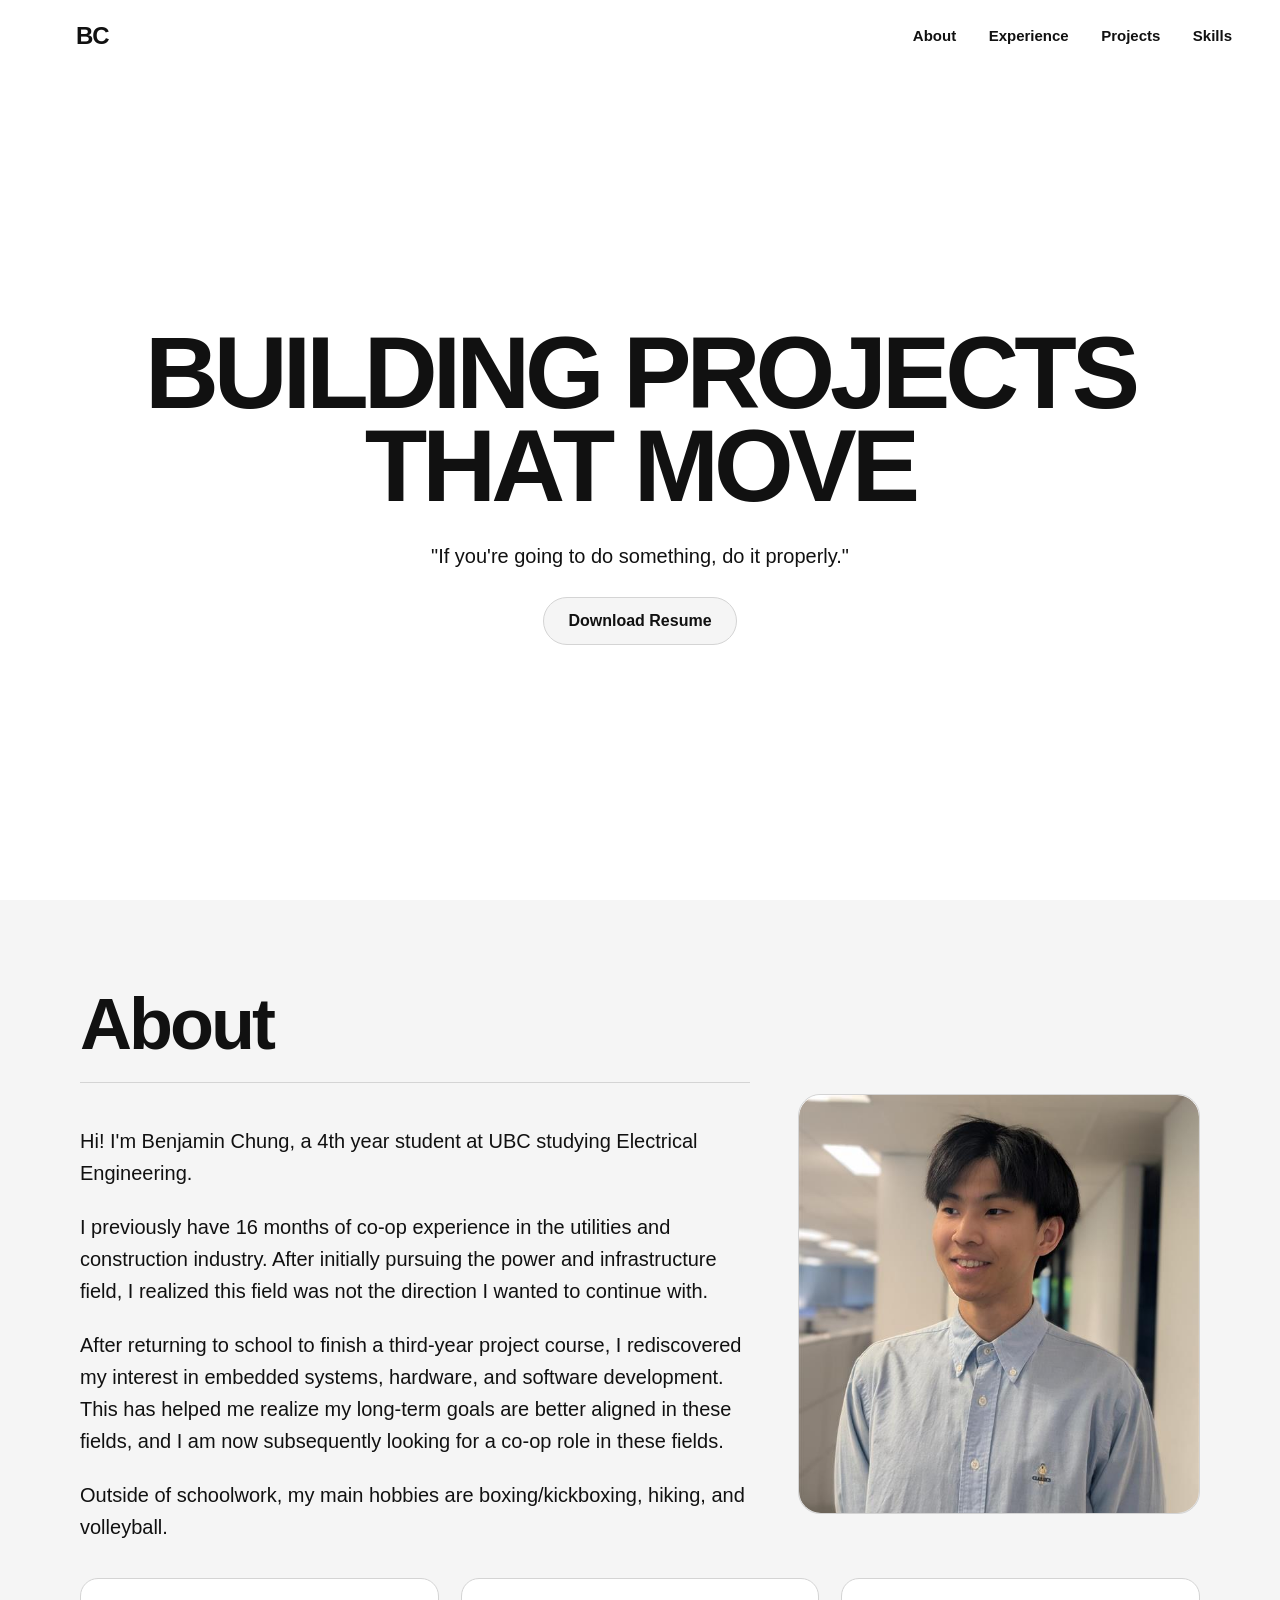
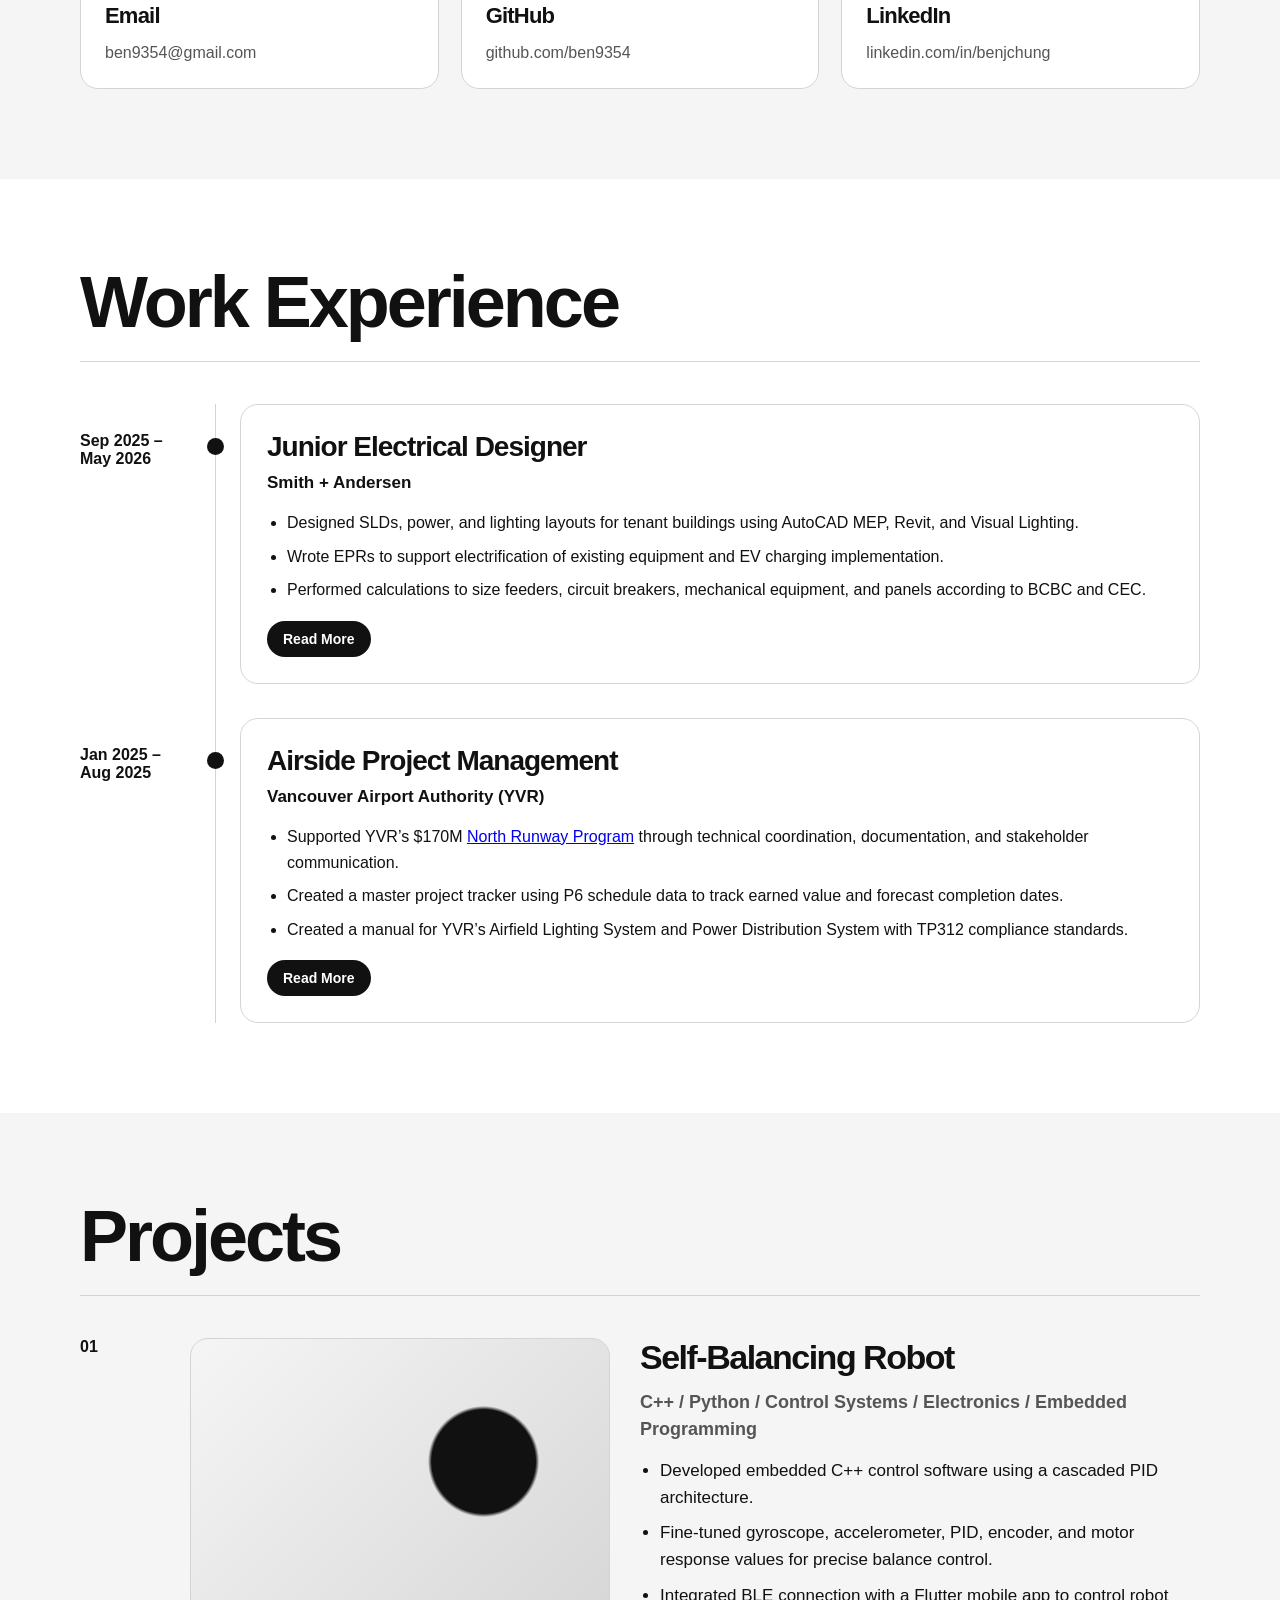
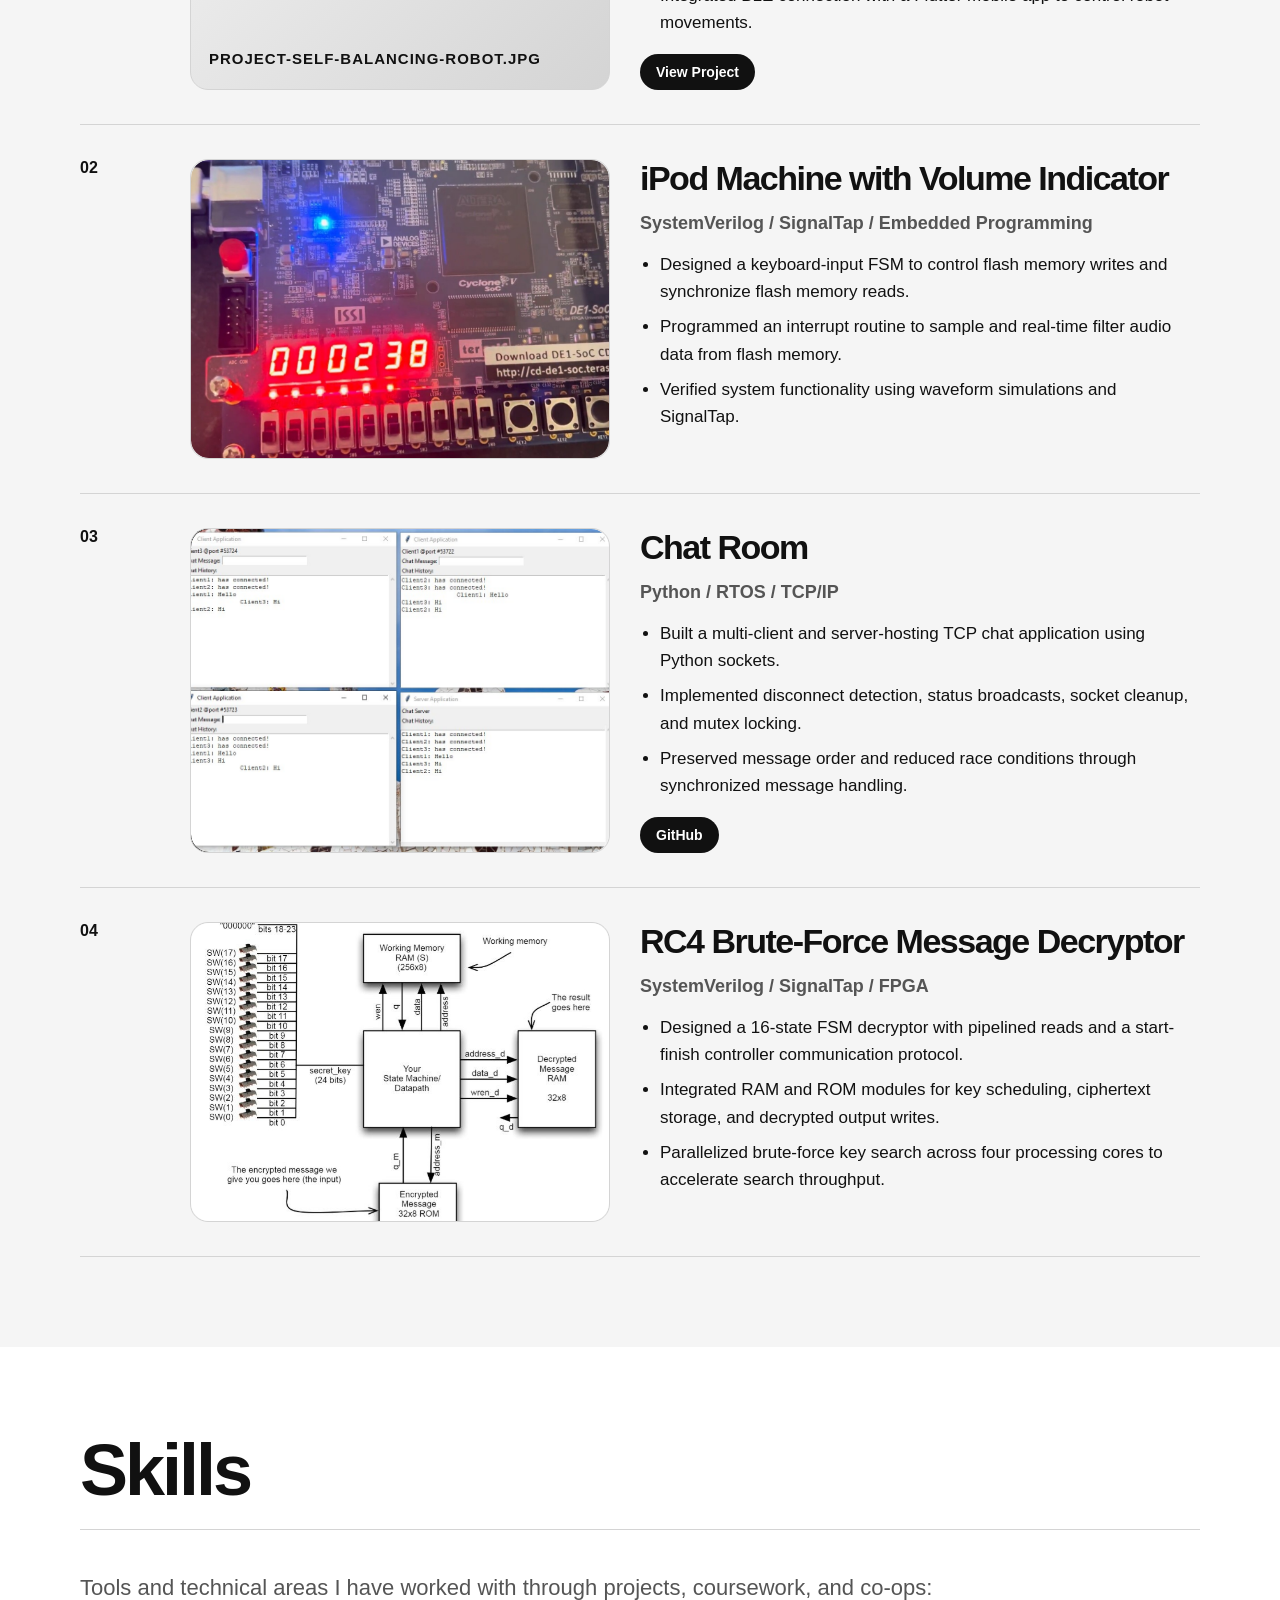
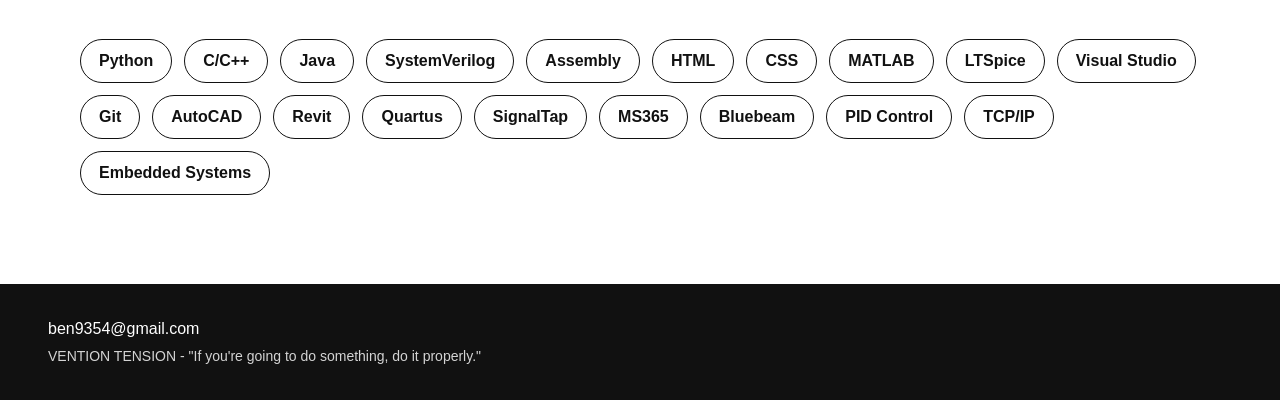
==== index.html @ 62958e9a "Initial commit" ====
<!DOCTYPE html>
<html lang="en">
<head>
  <!-- basic page setup -->
  <!-- main portfolio page -->
  <meta charset="UTF-8">
  <meta name="viewport" content="width=device-width, initial-scale=1.0">
  <title>BC | Portfolio</title>
  <link rel="stylesheet" href="style.css">
</head>
<body>

  <!-- top nav -->
  <nav>
    <a class="logo" href="index.html">BC</a>
    <div>
       <a href="#about">About</a>
      <a href="#experience">Experience</a>
      <a href="#projects">Projects</a>
      <a href="#skills">Skills</a>
    </div>
  </nav>


  
  <!-- hero / landing section -->
  <header class="hero">
    <h1>BUILDING PROJECTS<br>THAT MOVE</h1>
    <p class="subtext">"If you're going to do something, do it properly."</p>

    <div class="hero-buttons">
      <a href="resume.pdf" class="button secondary-button" download>Download Resume</a>
    </div>
  </header>

  
  <!-- about section -->
  <section id="about" class="about">
    <div class="about-layout">
      <div class="about-text">
        <h2>About</h2>
        <p>
          Hi! I'm Benjamin Chung, a 4th year student at UBC studying Electrical Engineering. 
        </p>
        
        <p>
          I previously have 16 months of co-op experience in the utilities and construction industry.
          After initially pursuing the power and infrastructure field, I realized this field was not the direction I wanted to continue with.
        </p>

        <p>
          After returning to school to finish a third-year project course, I rediscovered my interest in embedded systems,
          hardware, and software development. This has helped me realize my long-term goals are better aligned in these fields, and I am now subsequently looking for a co-op role in these fields.
        </p>

        <p>
          Outside of schoolwork, my main hobbies are boxing/kickboxing, hiking, and volleyball.
        </p>
      </div>

      <div class="about-photo">
        <img src="profile.jpg" alt="Benjamin Chung portrait" onload="this.parentElement.classList.add('has-photo')" onerror="this.style.display='none'">
        <p>profile.jpg</p>
      </div>
    </div>

    <div class="about-grid">
      <a class="about-card contact-button" href="mailto:ben9354@gmail.com">
        <h3>Email</h3>
        <p>ben9354@gmail.com</p>
      </a>

      <a class="about-card contact-button" href="https://github.com/ben9354" target="_blank">
        <h3>GitHub</h3>
        <p>github.com/ben9354</p>
      </a>

      <a class="about-card contact-button" href="https://linkedin.com/in/benjchung" target="_blank">
        <h3>LinkedIn</h3>
        <p>linkedin.com/in/benjchung</p>
      </a>
    </div>
  </section>

  
  <!-- work timeline -->
  <section id="experience" class="experience timeline-vertical-style">
    <div class="experience-inner">
      <h2>Work Experience</h2>

      <div class="timeline-vertical">
        <div class="timeline-line"></div>

        <div class="timeline-item">
          <div class="dot"></div>
          <div class="timeline-date">Sep 2025 – May 2026</div>
          <div class="timeline-card">
            <h3>Junior Electrical Designer</h3>
            <p class="company">Smith + Andersen</p>
            <ul>
              <li>Designed SLDs, power, and lighting layouts for tenant buildings using AutoCAD MEP, Revit, and Visual Lighting.</li>
              <li>Wrote EPRs to support electrification of existing equipment and EV charging implementation.</li>
              <li>Performed calculations to size feeders, circuit breakers, mechanical equipment, and panels according to BCBC and CEC.</li>
            </ul>
            <a class="read-more-link" href="work-smith-andersen.html">Read More</a>
          </div>
        </div>

        <div class="timeline-item">
          <div class="dot"></div>
          <div class="timeline-date">Jan 2025 – Aug 2025</div>
          <div class="timeline-card">
            <h3>Airside Project Management</h3>
            <p class="company">Vancouver Airport Authority (YVR)</p>
            <ul>
              <li>Supported YVR’s $170M <a href="https://news.yvr.ca/north-runway-modernization-program/" target="_blank">North Runway Program</a> through technical coordination, documentation, and stakeholder communication.</li>
              <li>Created a master project tracker using P6 schedule data to track earned value and forecast completion dates.</li>
              <li>Created a manual for YVR’s Airfield Lighting System and Power Distribution System with TP312 compliance standards.</li>
            </ul>
            <a class="read-more-link" href="work-yvr.html">Read More</a>
          </div>
        </div>
      </div>

    </div>
  </section>

  
  <!-- projects -->
  <section id="projects" class="projects">
    <h2 class="section-heading">Projects</h2>

    <div class="project">
      <span>01</span>

      <div>
        <div class="project-visual robot-visual">
          <img class="project-image" src="project-self-balancing-robot.jpg" alt="Self-balancing robot project image" onload="this.parentElement.classList.add('has-project-image')" onerror="this.style.display='none'">
          <p>project-self-balancing-robot.jpg</p>
        </div>
      </div>

      <div>
        <h2>Self-Balancing Robot</h2>
        <p class="project-tools">C++ / Python / Control Systems / Electronics / Embedded Programming</p>
        <ul class="project-points">
          <li>Developed embedded C++ control software using a cascaded PID architecture.</li>
          <li>Fine-tuned gyroscope, accelerometer, PID, encoder, and motor response values for precise balance control.</li>
          <li>Integrated BLE connection with a Flutter mobile app to control robot movements.</li>
        </ul>
        <div class="project-links">
          <a href="https://drive.google.com/drive/folders/1sXyrJWSjCt3jf3mRxMlip21zSfRidqCU" target="_blank">View Project</a>
        </div>
      </div>
    </div>

    <div class="project">
      <span>02</span>

      <div>
        <div class="project-visual electronics-visual">
          <img class="project-image" src="project-ipod-machine.jpg" alt="iPod machine FPGA project image" onload="this.parentElement.classList.add('has-project-image')" onerror="this.style.display='none'">
          <p>project-ipod-machine.jpg</p>
        </div>
      </div>

      <div>
        <h2>iPod Machine with Volume Indicator</h2>
        <p class="project-tools">SystemVerilog / SignalTap / Embedded Programming</p>
        <ul class="project-points">
          <li>Designed a keyboard-input FSM to control flash memory writes and synchronize flash memory reads.</li>
          <li>Programmed an interrupt routine to sample and real-time filter audio data from flash memory.</li>
          <li>Verified system functionality using waveform simulations and SignalTap.</li>
        </ul>
      </div>
    </div>

    <div class="project">
      <span>03</span>

      <div>
        <div class="project-visual website-visual">
          <img class="project-image" src="project-chat-room.jpg" alt="Chat room project image" onload="this.parentElement.classList.add('has-project-image')" onerror="this.style.display='none'">
          <p>project-chat-room.jpg</p>
        </div>
      </div>

      <div>
        <h2>Chat Room</h2>
        <p class="project-tools">Python / RTOS / TCP/IP</p>
        <ul class="project-points">
          <li>Built a multi-client and server-hosting TCP chat application using Python sockets.</li>
          <li>Implemented disconnect detection, status broadcasts, socket cleanup, and mutex locking.</li>
          <li>Preserved message order and reduced race conditions through synchronized message handling.</li>
        </ul>
        <div class="project-links">
          <a href="https://github.com/Ben9354/Chat-Room" target="_blank">GitHub</a>
        </div>
      </div>
    </div>

    <div class="project">
      <span>04</span>

      <div>
        <div class="project-visual future-visual">
          <img class="project-image" src="project-rc4-decryptor.jpg" alt="RC4 decryptor FPGA project image" onload="this.parentElement.classList.add('has-project-image')" onerror="this.style.display='none'">
          <p>project-rc4-decryptor.jpg</p>
        </div>
      </div>

      <div>
        <h2>RC4 Brute-Force Message Decryptor</h2>
        <p class="project-tools">SystemVerilog / SignalTap / FPGA</p>
        <ul class="project-points">
          <li>Designed a 16-state FSM decryptor with pipelined reads and a start-finish controller communication protocol.</li>
          <li>Integrated RAM and ROM modules for key scheduling, ciphertext storage, and decrypted output writes.</li>
          <li>Parallelized brute-force key search across four processing cores to accelerate search throughput.</li>
        </ul>
      </div>
    </div>
  </section>

  
  <!-- skills -->
  <section id="skills" class="skills">
    <h2>Skills</h2>
    <p class="skills-intro">
      Tools and technical areas I have worked with through projects, coursework, and co-ops:
    </p>

    <div class="skill-tags">
      <span>Python</span>
      <span>C/C++</span>
      <span>Java</span>
      <span>SystemVerilog</span>
      <span>Assembly</span>
      <span>HTML</span>
      <span>CSS</span>
      <span>MATLAB</span>
      <span>LTSpice</span>
      <span>Visual Studio</span>
      <span>Git</span>
      <span>AutoCAD</span>
      <span>Revit</span>
      <span>Quartus</span>
      <span>SignalTap</span>
      <span>MS365</span>
      <span>Bluebeam</span>
      <span>PID Control</span>
      <span>TCP/IP</span>
      <span>Embedded Systems</span>
    </div>
  </section>

  <!-- footer -->
<footer id="contact">
    <p>ben9354@gmail.com</p>
    <p class="footer-note">VENTION TENSION - "If you're going to do something, do it properly."</p>
  </footer>
</body>
</html>
---- style.css ----
/* Portfolio styles
   hand-edited version - layout kept the same */

* {
    box-sizing: border-box;
}


/* base page */
body {
  margin: 0;
  font-family: Helvetica, Arial, sans-serif;
  background: #ffffff;
  color: #111111;
}


/* nav */
nav {
  height: 72px;
  padding: 0 48px;
  display: flex;
  align-items: center;
  justify-content: space-between;
}

nav strong {
  font-size: 24px;
  letter-spacing: -1px;
}

nav a {
  margin-left: 28px;
  color: #111111;
  text-decoration: none;
  font-weight: 700;
  font-size: 15px;
}


/* home hero */
.hero {
  min-height: 78vh;
  padding: 70px 48px;
  display: flex;
  flex-direction: column;
  justify-content: center;
  text-align: center;
}

.eyebrow {
  text-transform: uppercase;
  font-weight: 800;
  letter-spacing: 1.5px;
  margin-bottom: 18px;
}

.hero h1 {
  font-size: clamp(44px, 8vw, 115px);
  line-height: 0.9;
  letter-spacing: -5px;
  margin: 0 auto;
  max-width: 1000px;
}

.subtext {
  font-size: 20px;
  max-width: 620px;
  margin: 28px auto;
  line-height: 1.45;
}

.hero-buttons {
  display: flex;
  justify-content: center;
  gap: 12px;
  flex-wrap: wrap;
}

.button {
  display: inline-block;
  margin: 0;
  background: #111111;
  color: white;
  padding: 14px 24px;
  border-radius: 999px;
  text-decoration: none;
  font-weight: 800;
}

.secondary-button {
  background: #f5f5f5;
  color: #111111;
  border: 1px solid #d4d4d4;
}


/* projects section */
.projects {
  padding: 80px 48px;
}

.section-heading {
  font-size: 48px;
  margin: 0 0 42px;
  letter-spacing: -2px;
}

.project {
  display: grid;
  grid-template-columns: 80px 0.9fr 1.2fr;
  gap: 30px;
  padding: 34px 0;
  border-top: 1px solid #d4d4d4;
  align-items: center;
}

.project:last-child {
  border-bottom: 1px solid #d4d4d4;
}

.project span {
  font-weight: 900;
}

.project h2 {
  margin: 0;
  font-size: 34px;
  letter-spacing: -1.5px;
}

.project p {
  margin: 12px 0 0;
  color: #555555;
  font-size: 18px;
  line-height: 1.5;
}

.project-visual {
  min-height: 180px;
  border-radius: 18px;
  background: #f5f5f5;
  border: 1px solid #d4d4d4;
  display: flex;
  align-items: flex-end;
  padding: 18px;
  overflow: hidden;
}

.project-visual p {
  margin: 0;
  color: #111111;
  font-size: 15px;
  font-weight: 900;
  text-transform: uppercase;
  letter-spacing: 1px;
}

.robot-visual {
  background:
    radial-gradient(circle at 70% 35%, #111111 0 14%, transparent 15%),
    linear-gradient(135deg, #f5f5f5, #d4d4d4);
}

.website-visual {
  background:
    linear-gradient(90deg, #111111 0 35%, transparent 35%),
    #f5f5f5;
}

.electronics-visual {
  background:
    linear-gradient(135deg, transparent 45%, #111111 46%, #111111 54%, transparent 55%),
    #f5f5f5;
}

.future-visual {
  background:
    radial-gradient(circle at center, transparent 0 28%, #111111 29%, #111111 32%, transparent 33%),
    #f5f5f5;
}

.project-links {
  display: flex;
  gap: 10px;
  flex-wrap: wrap;
  margin-top: 18px;
}

.project-links a {
  display: inline-block;
  background: #111111;
  color: white;
  text-decoration: none;
  padding: 10px 16px;
  border-radius: 999px;
  font-size: 14px;
  font-weight: 800;
}


/* skills */
.skills {
  padding: 80px 48px;
  background: #f5f5f5;
}

.skills h2 {
  font-size: 48px;
  margin: 0 0 16px;
  letter-spacing: -2px;
}

.skills-intro {
  max-width: 700px;
  font-size: 22px;
  line-height: 1.45;
  color: #555555;
}

.skill-tags {
  display: flex;
  flex-wrap: wrap;
  gap: 12px;
  margin-top: 34px;
}

.skill-tags span {
  padding: 12px 18px;
  border: 1px solid #111111;
  border-radius: 999px;
  font-weight: 800;
  background: white;
}


/* work experience */
.experience {
  padding: 85px 48px;
  background: #ffffff;
  color: #111111;
}

.experience-inner {
  max-width: 1120px;
  margin: 0 auto;
}

.section-label {
  margin: 0 0 14px;
  text-transform: uppercase;
  letter-spacing: 2px;
  font-weight: 900;
  color: #111111;
}

.experience h2 {
  margin: 0 0 42px;
  font-size: clamp(40px, 6vw, 72px);
  line-height: 0.95;
  letter-spacing: -3px;
}

.timeline-vertical {
  position: relative;
}

.timeline-line {
  position: absolute;
  top: 0;
  bottom: 0;
  left: 135px;
  width: 1px;
  background: #d4d4d4;
}

.timeline-item {
  position: relative;
  display: grid;
  grid-template-columns: 110px 1fr;
  gap: 50px;
  padding: 0 0 34px;
}

.timeline-item:last-child {
  padding-bottom: 0;
}

.dot {
  position: absolute;
  left: 127px;
  top: 34px;
  width: 17px;
  height: 17px;
  background: #111111;
  border-radius: 50%;
}

.timeline-date {
  color: #111111;
  font-weight: 900;
  text-align: left;
  padding-top: 28px;
}

.timeline-card {
  background: #ffffff;
  border: 1px solid #d4d4d4;
  border-radius: 18px;
  padding: 26px;
}

.timeline-card h3 {
  margin: 0 0 12px;
  font-size: 28px;
  letter-spacing: -1px;
}

.timeline-card p {
  margin: 0;
  color: #111111;
  line-height: 1.6;
}


/* about */
.about {
  padding: 80px 48px;
  background: #f5f5f5;
}

.about h2 {
  font-size: 48px;
  margin: 0 0 16px;
  letter-spacing: -2px;
}

.about p {
  max-width: 700px;
  font-size: 22px;
  line-height: 1.45;
}

.about-grid {
  margin-top: 35px;
  display: grid;
  grid-template-columns: repeat(3, 1fr);
  gap: 22px;
}

.about-card {
  background: white;
  padding: 24px;
  border-radius: 18px;
  border: 1px solid #d4d4d4;
}

.contact-button {
  display: block;
  color: #111111;
  text-decoration: none;
  transition: transform 0.2s;
}

.contact-button:hover {
  transform: translateY(-4px);
}

.about-card h3 {
  margin: 0 0 12px;
  font-size: 22px;
  letter-spacing: -0.8px;
}

.about-card p {
  margin: 0;
  font-size: 16px;
  color: #555555;
}


/* footer */
footer {
  padding: 36px 48px;
  background: #111111;
  color: white;
}

footer p {
  margin: 0;
}

.footer-note {
  margin-top: 10px;
  color: #d4d4d4;
  font-size: 14px;
}


/* mobile-ish fixes */
@media (max-width: 800px) {
  nav {
    height: auto;
    padding: 20px 22px;
    align-items: flex-start;
    gap: 16px;
  }

  nav div {
    display: flex;
    flex-wrap: wrap;
    gap: 12px;
    justify-content: flex-end;
  }

  nav a {
    margin-left: 0;
  }

  .hero {
    padding: 50px 22px;
  }

  .hero h1 {
    letter-spacing: -3px;
  }

  .projects,
  .skills,
  .about,
  .experience,
  footer {
    padding-left: 22px;
    padding-right: 22px;
  }

  .project {
    grid-template-columns: 1fr;
    gap: 14px;
  }

  .project-visual {
    min-height: 160px;
  }

  .timeline-line,
  .dot {
    display: none;
  }

  .timeline-item {
    grid-template-columns: 1fr;
    gap: 10px;
  }

  .timeline-date {
    text-align: left;
    padding-top: 0;
  }

  .about-grid {
    grid-template-columns: 1fr;
  }
}


/* Consistent section width, title sizing, and divider lines */
.projects,
.skills,
.about,
.experience {
  padding-top: 85px;
  padding-bottom: 85px;
}

.projects > .section-heading,
.projects > .project,
.skills > h2,
.skills > .skills-intro,
.skills > .skill-tags,
.about > h2,
.about > p,
.about > .about-grid {
  max-width: 1120px;
  margin-left: auto;
  margin-right: auto;
}

.section-heading,
.skills h2,
.about h2,
.experience h2 {
  font-size: clamp(40px, 6vw, 72px);
  line-height: 0.95;
  letter-spacing: -3px;
  padding-bottom: 24px;
  border-bottom: 1px solid #d4d4d4;
}

.section-heading,
.skills h2,
.about h2 {
  margin-bottom: 42px;
}

.skills-intro,
.about > p {
  margin-top: 0;
}

.skill-tags,
.about-grid {
  margin-top: 35px;
}

@media (max-width: 800px) {
  .projects,
  .skills,
  .about,
  .experience {
    padding-top: 65px;
    padding-bottom: 65px;
  }

  .section-heading,
  .skills h2,
  .about h2,
  .experience h2 {
    letter-spacing: -2px;
  }
}


/* Remove duplicate line under Projects title */
.projects > .section-heading {
  border-bottom: none;
  padding-bottom: 0;
}


/* Consistent spacing below section titles */
.projects > .section-heading,
.skills h2,
.about h2,
.experience h2 {
  margin-bottom: 42px;
}

.projects > .section-heading {
  border-bottom: none;
  padding-bottom: 0;
}

.skills h2,
.about h2,
.experience h2 {
  padding-bottom: 24px;
  border-bottom: 1px solid #d4d4d4;
}

/* Remove extra top margin from content directly below section titles */
.skills-intro,
.about > p {
  margin-top: 0;
}

.timeline-vertical {
  margin-top: 0;
}

.project:first-of-type {
  margin-top: 0;
}


/* Match Projects title spacing to Work Experience */
.projects > .section-heading {
  padding-bottom: 24px;
  border-bottom: 1px solid #d4d4d4;
  margin-bottom: 42px;
}

/* Remove the extra line from the first project row */
.projects > .project:first-of-type {
  border-top: none;
  padding-top: 0;
}


/* Centered full-screen hero spacing */
.hero {
  min-height: calc(100vh - 72px);
  padding: 0 48px;
  justify-content: center;
  align-items: center;
  text-align: center;
}

.hero h1 {
  margin: 0 auto;
}

.subtext {
  margin: 30px auto 26px;
}

.hero-buttons {
  margin-top: 0;
  justify-content: center;
}

@media (max-width: 800px) {
  .hero {
    min-height: calc(100vh - 72px);
    padding: 0 22px;
  }

  .subtext {
    margin: 24px auto 22px;
  }
}


/* Project/work links and expanded content */
.read-more-link,
.project-links a,
.back-link,
.gallery-link {
  display: inline-block;
  background: #111111;
  color: white;
  text-decoration: none;
  padding: 10px 16px;
  border-radius: 999px;
  font-size: 14px;
  font-weight: 800;
}

.read-more-link {
  margin-top: 18px;
}

.company {
  margin: 0 0 16px;
  color: #555555;
  font-size: 17px;
  font-weight: 800;
  line-height: 1.4;
}

.timeline-card h3 {
  margin-bottom: 6px;
}

.timeline-card ul,
.project-points {
  margin: 14px 0 0;
  padding-left: 20px;
  color: #111111;
  line-height: 1.6;
}

.timeline-card li,
.project-points li {
  margin-bottom: 8px;
}

.timeline-card li:last-child,
.project-points li:last-child {
  margin-bottom: 0;
}

.project-tools {
  font-weight: 800;
  color: #555555;
}

.project-points {
  font-size: 17px;
}

.detail-hero {
  min-height: 55vh;
  padding: 90px 48px 70px;
  display: flex;
  flex-direction: column;
  justify-content: center;
}

.detail-hero-inner,
.detail-section-inner {
  max-width: 1120px;
  margin: 0 auto;
  width: 100%;
}

.detail-hero h1 {
  font-size: clamp(44px, 8vw, 115px);
  line-height: 0.9;
  letter-spacing: -5px;
  margin: 20px 0 18px;
}

.detail-hero p {
  color: #555555;
  font-size: 20px;
  line-height: 1.45;
  max-width: 780px;
}

.detail-section {
  padding: 85px 48px;
}

.detail-section.alt {
  background: #f5f5f5;
}

.detail-section h2 {
  font-size: clamp(40px, 6vw, 72px);
  line-height: 0.95;
  letter-spacing: -3px;
  padding-bottom: 24px;
  border-bottom: 1px solid #d4d4d4;
  margin: 0 0 42px;
}

.detail-section p {
  color: #111111;
  font-size: 18px;
  line-height: 1.7;
  max-width: 900px;
}

.detail-list {
  margin: 0;
  padding-left: 22px;
  max-width: 900px;
  line-height: 1.7;
}

.detail-list li {
  margin-bottom: 10px;
}

.media-grid {
  display: grid;
  grid-template-columns: repeat(2, 1fr);
  gap: 24px;
}

.media-card {
  background: white;
  border: 1px solid #d4d4d4;
  border-radius: 18px;
  overflow: hidden;
}

.media-placeholder {
  min-height: 260px;
  background:
    linear-gradient(135deg, transparent 45%, #111111 46%, #111111 54%, transparent 55%),
    #f5f5f5;
  display: flex;
  align-items: flex-end;
  padding: 20px;
}

.media-placeholder p {
  margin: 0;
  font-size: 15px;
  font-weight: 900;
  text-transform: uppercase;
  letter-spacing: 1px;
  color: #111111;
}

.media-caption {
  padding: 20px;
}

.media-caption h3 {
  margin: 0 0 8px;
  font-size: 22px;
  letter-spacing: -0.8px;
}

.media-caption p {
  margin: 0;
  font-size: 16px;
  color: #555555;
}

.small-note {
  color: #555555;
  font-size: 15px;
  margin-top: 24px;
}

@media (max-width: 800px) {
  .detail-hero,
  .detail-section {
    padding-left: 22px;
    padding-right: 22px;
  }

  .detail-hero h1 {
    letter-spacing: -3px;
  }

  .media-grid {
    grid-template-columns: 1fr;
  }
}


/* Inline links inside work descriptions */
.timeline-card p a {
  color: #111111;
  font-weight: 800;
  text-decoration: underline;
  text-underline-offset: 3px;
}

.secondary-read-more {
  margin-left: 8px;
  background: #f5f5f5;
  color: #111111;
  border: 1px solid #d4d4d4;
}

.detail-section p a {
  color: #111111;
  font-weight: 800;
  text-decoration: underline;
  text-underline-offset: 3px;
}


/* Updated About section layout */
.about {
  background: #f5f5f5;
}

.about-layout {
  max-width: 1120px;
  margin: 0 auto;
  display: grid;
  grid-template-columns: 1.25fr 0.75fr;
  gap: 48px;
  align-items: center;
}

.about-text h2 {
  font-size: clamp(40px, 6vw, 72px);
  line-height: 0.95;
  letter-spacing: -3px;
  padding-bottom: 24px;
  border-bottom: 1px solid #d4d4d4;
  margin: 0 0 42px;
}

.about-text p {
  max-width: 720px;
  font-size: 20px;
  line-height: 1.6;
  color: #111111;
  margin: 0 0 22px;
}

.about-text p:last-child {
  margin-bottom: 0;
}

.about-photo {
  min-height: 420px;
  border-radius: 22px;
  border: 1px solid #d4d4d4;
  background:
    radial-gradient(circle at 50% 35%, #d4d4d4 0 18%, transparent 19%),
    linear-gradient(180deg, #ffffff, #e5e5e5);
  display: flex;
  align-items: flex-end;
  justify-content: center;
  padding: 24px;
  overflow: hidden;
}

.about-photo p {
  margin: 0;
  color: #555555;
  font-size: 15px;
  font-weight: 900;
  text-transform: uppercase;
  letter-spacing: 1px;
}

.about > .about-grid {
  max-width: 1120px;
  margin: 35px auto 0;
}

@media (max-width: 800px) {
  .about-layout {
    grid-template-columns: 1fr;
    gap: 28px;
  }

  .about-photo {
    min-height: 320px;
  }

  .about-text h2 {
    letter-spacing: -2px;
  }
}


/* Final polish: stable scaling, equal spacing, clickable logo, backgrounds, media */
:root {
  --page-max: 1120px;
  --text-max: 900px;
  --section-space: clamp(72px, 7vw, 96px);
}

html {  scroll-behavior: smooth; }
body { overflow-x:hidden; }

nav {
  height: 72px;
  padding: 0 clamp(22px, 4vw, 48px);
}

.logo {
  color: #111111;
  text-decoration: none;
  font-size: 24px;
  font-weight: 900;
  letter-spacing: -1px;
}
.logo:visited { color: #111111; }

.hero {
  min-height: clamp(620px, calc(100vh - 72px), 860px);
  padding: 0 clamp(22px, 4vw, 48px);
}
.hero h1 { max-width: min(1000px, 92vw); }

.about, .experience, .projects, .skills, .detail-section {
  padding-top: var(--section-space);
  padding-bottom: var(--section-space);
}

.about, .projects { background:#f5f5f5; }
.experience, .skills { background:#ffffff; }

.projects > .section-heading,
.projects > .project,
.skills > h2,
.skills > .skills-intro,
.skills > .skill-tags,
.about-layout,
.about > .about-grid,
.experience-inner {
  max-width: var(--page-max);
  margin-left: auto;
  margin-right: auto;
}

.about-layout { align-items: start; }

.about-photo {
  margin-top: 104px;
  min-height: 420px;
  position: relative;
  background:
    radial-gradient(circle at 50% 35%, #d4d4d4 0 18%, transparent 19%),
    linear-gradient(180deg, #ffffff, #e5e5e5);
}
.about-photo img {
  position: absolute;
  inset: 0;
  width: 100%;
  height: 100%;
  border-radius: 22px;
  object-fit: cover;
  display: block;
}
.about-photo.has-photo p { display: none; }
.about-photo p { position: relative; z-index: 1; }

.about-card, .timeline-card, .media-card { background: #ffffff; }

.detail-hero {
  min-height: auto;
  padding: clamp(70px, 8vw, 110px) clamp(22px, 4vw, 48px) clamp(60px, 7vw, 90px);
}
.detail-hero-inner { max-width: var(--text-max); }
.detail-heading-block { margin-top: 26px; }
.detail-hero h1 {
  font-size: clamp(42px, 6vw, 82px);
  line-height: 0.95;
  letter-spacing: -3px;
  margin: 0 0 18px;
  max-width: var(--text-max);
}
.detail-company {
  margin: 0 0 6px;
  color: #111111;
  font-size: clamp(22px, 2.4vw, 30px);
  font-weight: 900;
  letter-spacing: -0.8px;
}
.detail-date {
  margin: 0;
  color: #555555;
  font-size: 18px;
  font-weight: 800;
}

.detail-section-inner { max-width: var(--text-max); }
.detail-section h2 {
  max-width: var(--text-max);
  font-size: clamp(38px, 5vw, 60px);
  letter-spacing: -2px;
}
.detail-section p, .detail-list { max-width: var(--text-max); }
.notable-list { margin-top: 18px; }
.notable-list li { font-weight: 800; }

.media-section .detail-section-inner { max-width: var(--page-max); }
.media-section h2 { max-width: var(--page-max); }
.media-grid { margin-top: 0; }
.media-frame {
  min-height: 260px;
  background: #f5f5f5;
  position: relative;
  overflow: hidden;
}
.media-image, .media-video {
  width: 100%;
  height: 100%;
  min-height: 260px;
  display: block;
  object-fit: cover;
}
.media-fallback {
  min-height: 260px;
  background:
    linear-gradient(135deg, transparent 45%, #111111 46%, #111111 54%, transparent 55%),
    #f5f5f5;
  display: flex;
  align-items: flex-end;
  padding: 20px;
}
.media-fallback p {
  margin: 0;
  font-size: 15px;
  font-weight: 900;
  text-transform: uppercase;
  letter-spacing: 1px;
  color: #111111;
}

@media (min-width: 1400px) {
  .hero h1 { font-size: 115px; }
}
@media (max-width: 800px) {
  nav { padding: 20px 22px; }
  .hero { min-height: clamp(560px, calc(100vh - 72px), 760px); }
  .about-photo { margin-top: 0; }
  .detail-hero h1 { letter-spacing: -2px; }
}


/* Work page typography refinement */
.detail-company,
.detail-date {
  font-weight: 400;
}

.detail-section p a,
.detail-section p a:visited {
  font-weight: 400;
}

.detail-list,
.detail-list li,
.notable-list,
.notable-list li {
  font-size: 18px;
  font-weight: 400;
  line-height: 1.7;
  color: #111111;
}

.notable-list {
  margin-top: 18px;
  padding-left: 22px;
}

.notable-list li {
  margin-bottom: 10px;
}


/* Match About, Key Contributions, and notable-project typography */
.detail-section p,
.detail-list,
.detail-list li,
.notable-intro,
.notable-list,
.notable-list li {
  font-size: 18px;
  line-height: 1.7;
  font-weight: 400;
  color: #111111;
}

.detail-section p {
  margin-top: 0;
  margin-bottom: 18px;
}

.notable-intro {
  margin-bottom: 8px;
}

.notable-list {
  margin-top: 0;
  margin-bottom: 0;
  padding-left: 22px;
}

.notable-list li {
  margin-bottom: 6px;
}

.notable-list li:last-child {
  margin-bottom: 0;
}


/* Final work-page title, media heading, and notable project spacing */
.detail-company {
  font-weight: 900;
}

.detail-date {
  font-weight: 800;
}

.media-section .detail-section-inner {
  max-width: var(--text-max);
}

.media-section h2 {
  max-width: var(--text-max);
  font-size: clamp(38px, 5vw, 60px);
  line-height: 0.95;
  letter-spacing: -2px;
  padding-bottom: 24px;
  border-bottom: 1px solid #d4d4d4;
  margin: 0 0 42px;
}

.notable-intro {
  margin-top: 0;
  margin-bottom: 4px;
}

.notable-list {
  margin-top: 0;
  padding-left: 22px;
}

.notable-list li {
  margin-bottom: 2px;
  line-height: 1.45;
}

.notable-list li:last-child {
  margin-bottom: 0;
}


/* Main project image hooks */
.project-visual {
  position: relative;
}

.project-image {
  position: absolute;
  inset: 0;
  width: 100%;
  height: 100%;
  border-radius: 18px;
  object-fit: cover;
  display: block;
}

.project-visual.has-project-image p {
  display: none;
}

.project-visual p {
  position: relative;
  z-index: 1;
}

/* Keep media images/videos consistent */
.media-frame {
  background: #f5f5f5;
}

.media-image,
.media-video {
  width: 100%;
  height: 100%;
  min-height: 260px;
  object-fit: cover;
}


/* Fix media cards so images/videos all crop into the same clean frame */
.media-grid {
  align-items: start;
}

.media-card {
  display: flex;
  flex-direction: column;
  overflow: hidden;
}

.media-frame {
  position: relative;
  width: 100%;
  aspect-ratio: 4 / 3;
  min-height: 0;
  height: auto;
  background: #f5f5f5;
  overflow: hidden;
}

.media-image,
.media-video {
  position: absolute;
  inset: 0;
  z-index: 2;
  width: 100%;
  height: 100%;
  min-height: 0;
  object-fit: cover;
  display: block;
  background: #f5f5f5;
}

.media-fallback {
  position: absolute;
  inset: 0;
  z-index: 1;
  min-height: 0;
  width: 100%;
  height: 100%;
  display: flex;
  align-items: flex-end;
  padding: 20px;
}

.media-caption {
  min-height: 138px;
}


/* Make media caption boxes consistent */
.media-card {
  height: 100%;
}

.media-caption {
  min-height: 128px;
  display: flex;
  flex-direction: column;
  justify-content: flex-start;
}

.media-caption h3 {
  font-size: 18px;
  line-height: 1.2;
  margin: 0 0 8px;
}

.media-caption p {
  font-size: 14px;
  line-height: 1.45;
  margin: 0;
}


/* Make main project images larger and reduce vertical cropping */
.project {
  align-items: stretch;
}

.project-visual {
  min-height: 300px;
  height: 100%;
}

.project-image {
  object-fit: cover;
  object-position: center;
}

@media (max-width: 800px) {
  .project-visual {
    min-height: 260px;
  }
}
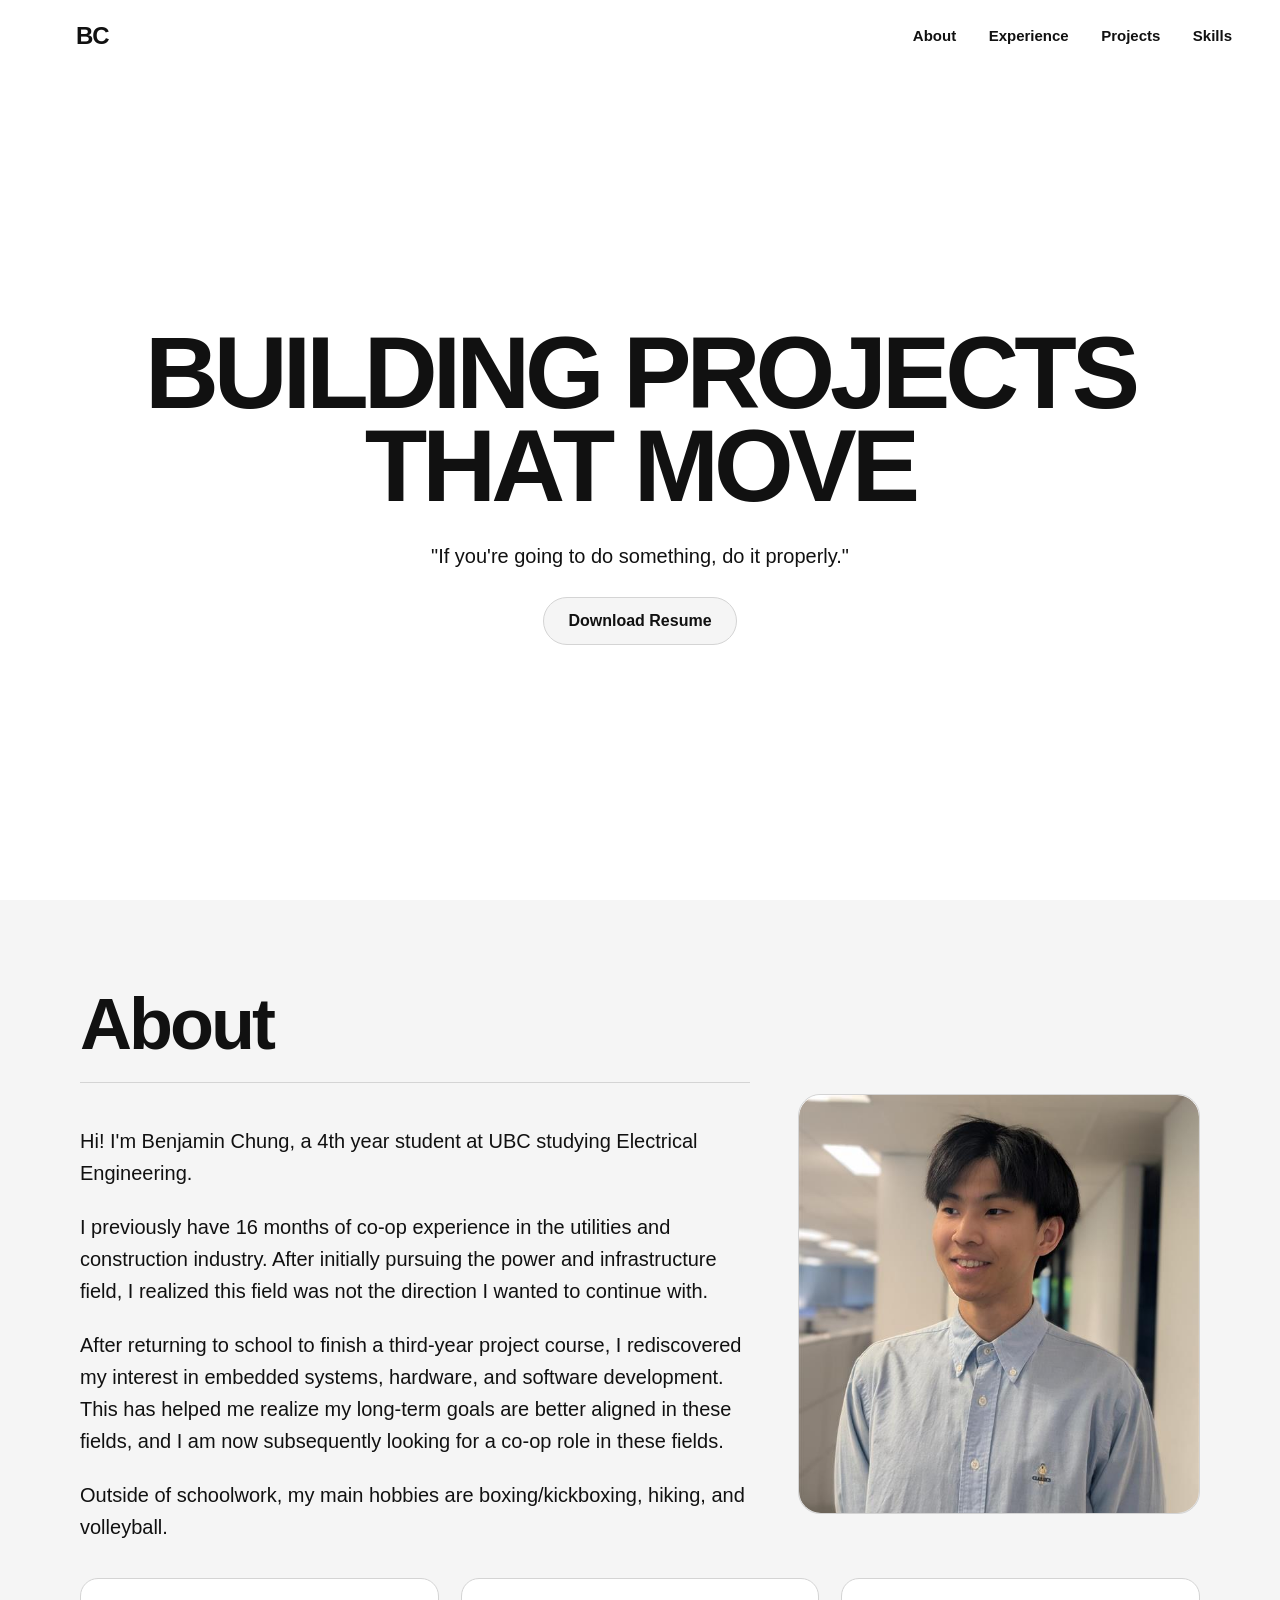
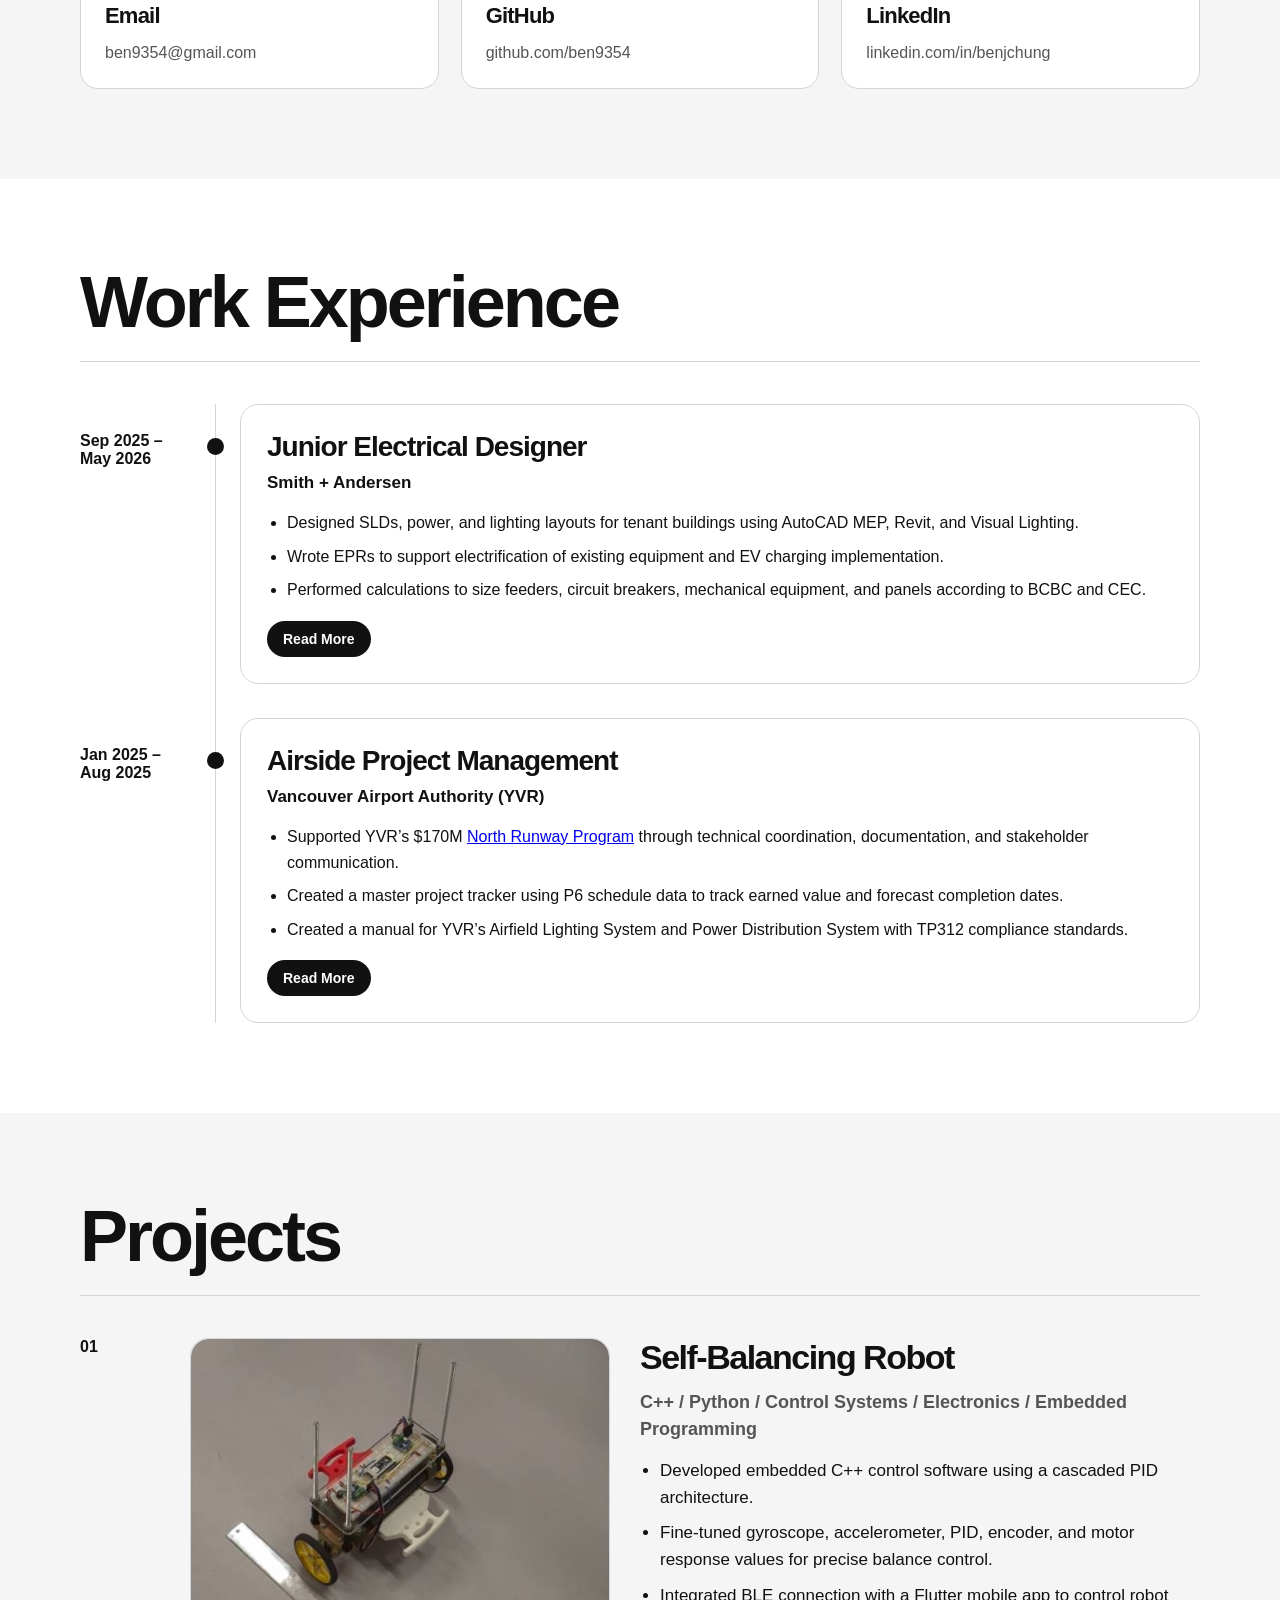
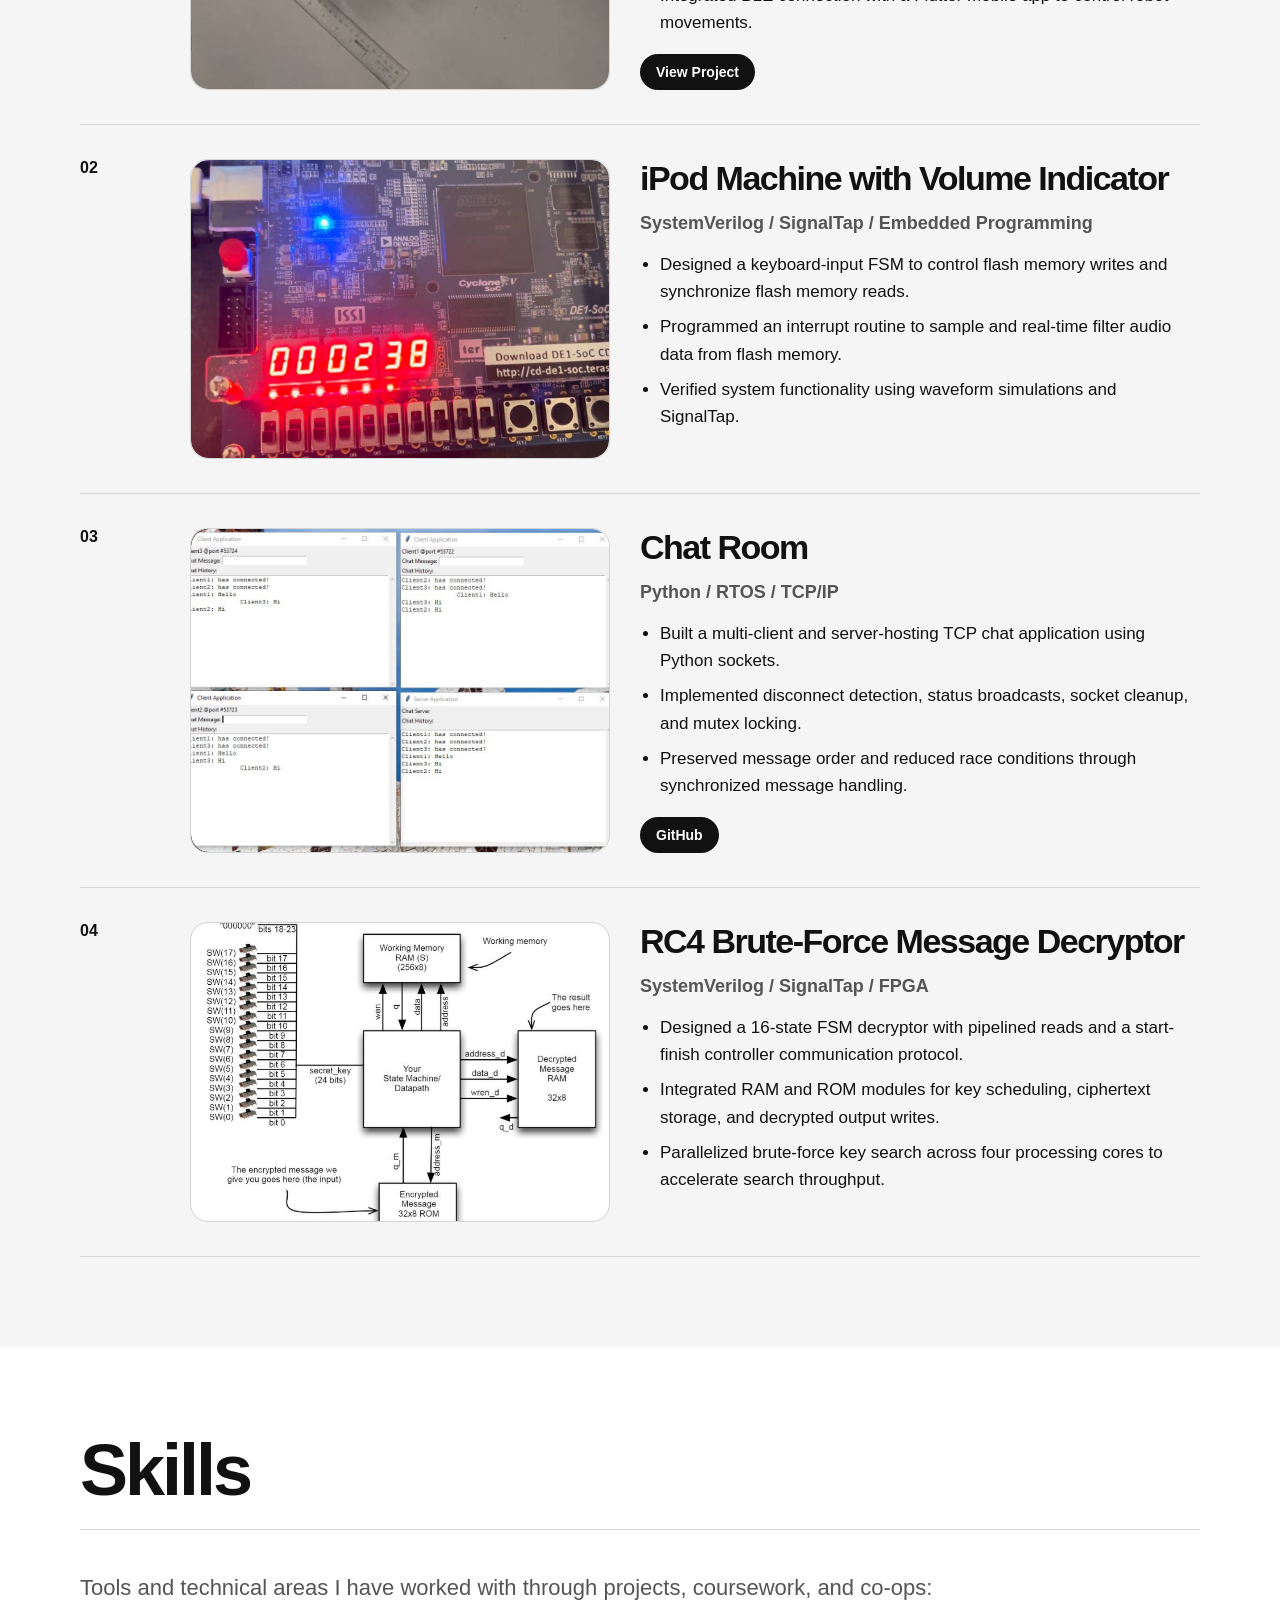
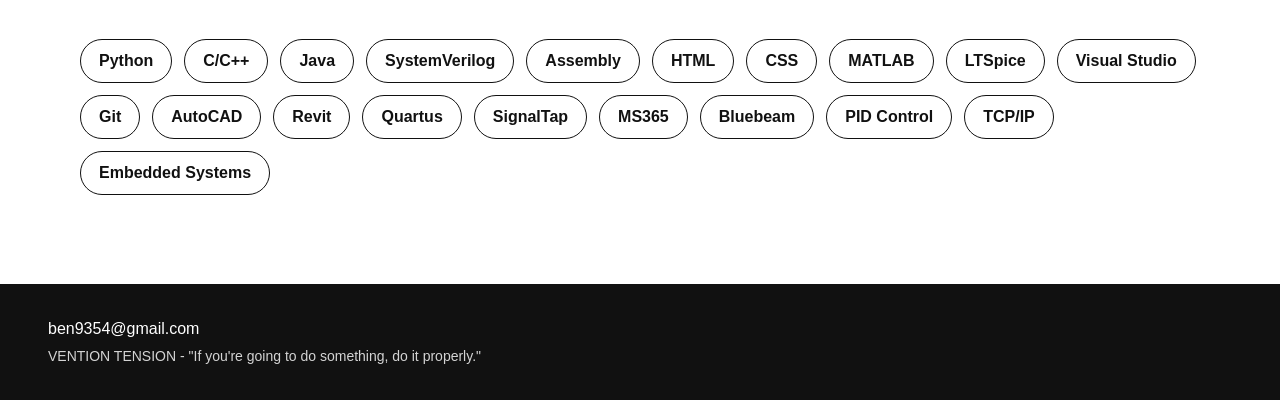
==== commit e441735f: "Update portfolio title" ====
--- a/index.html
+++ b/index.html
@@ -5,7 +5,7 @@
   <!-- main portfolio page -->
   <meta charset="UTF-8">
   <meta name="viewport" content="width=device-width, initial-scale=1.0">
-  <title>BC | Portfolio</title>
+  <title>Benjamin Chung | Portfolio</title>
   <link rel="stylesheet" href="style.css">
 </head>
 <body>
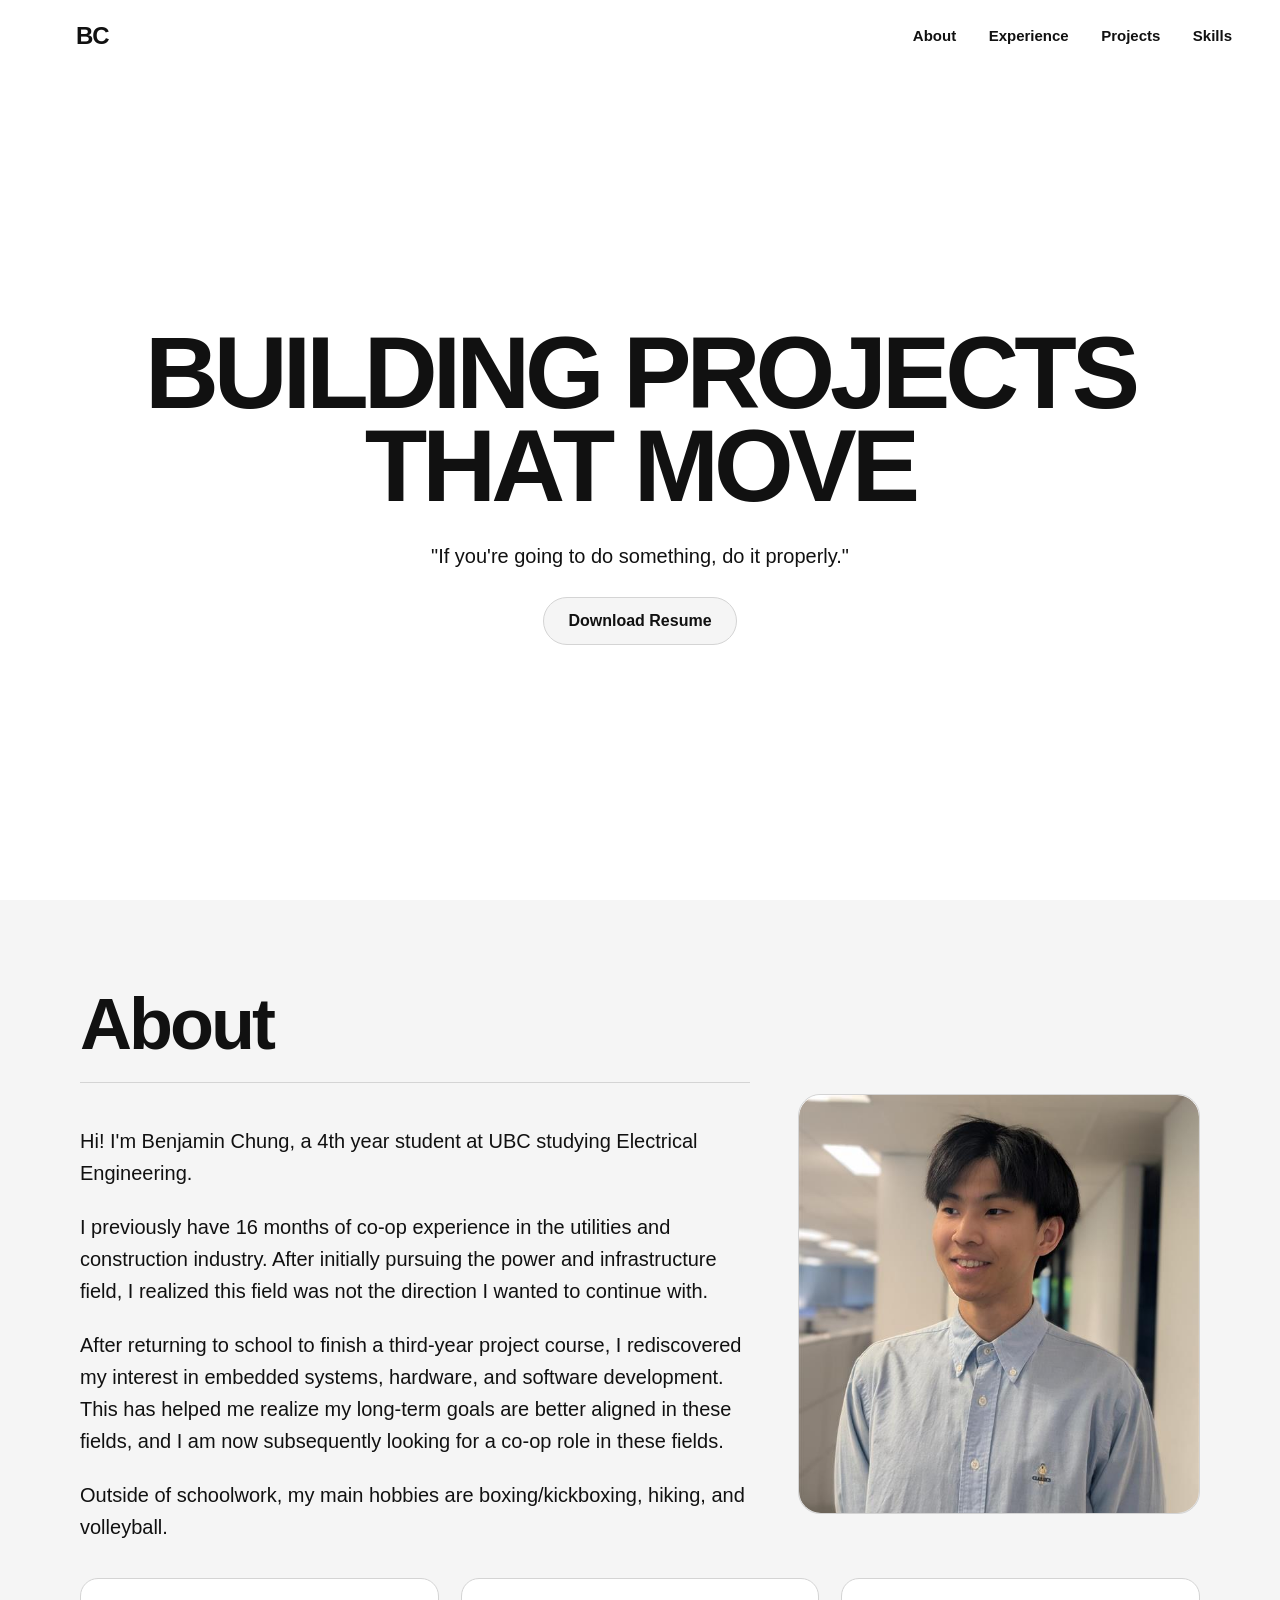
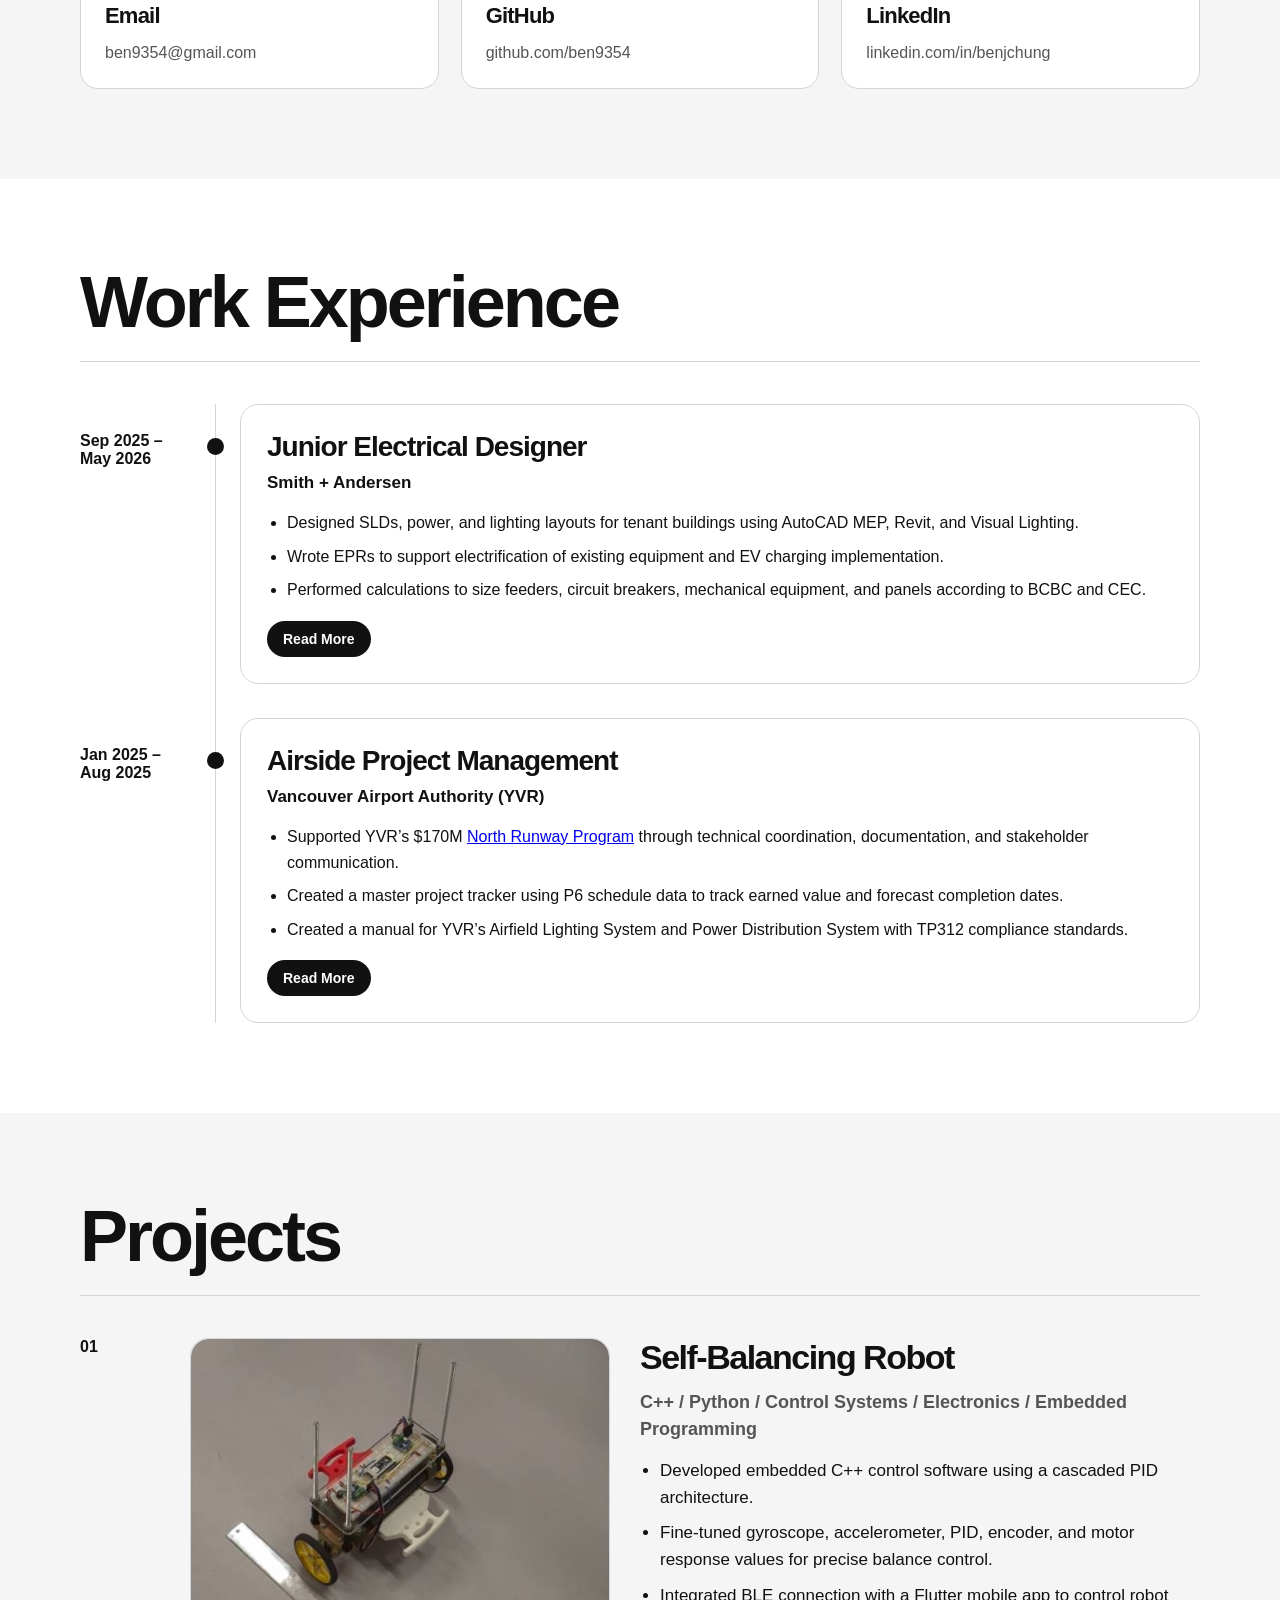
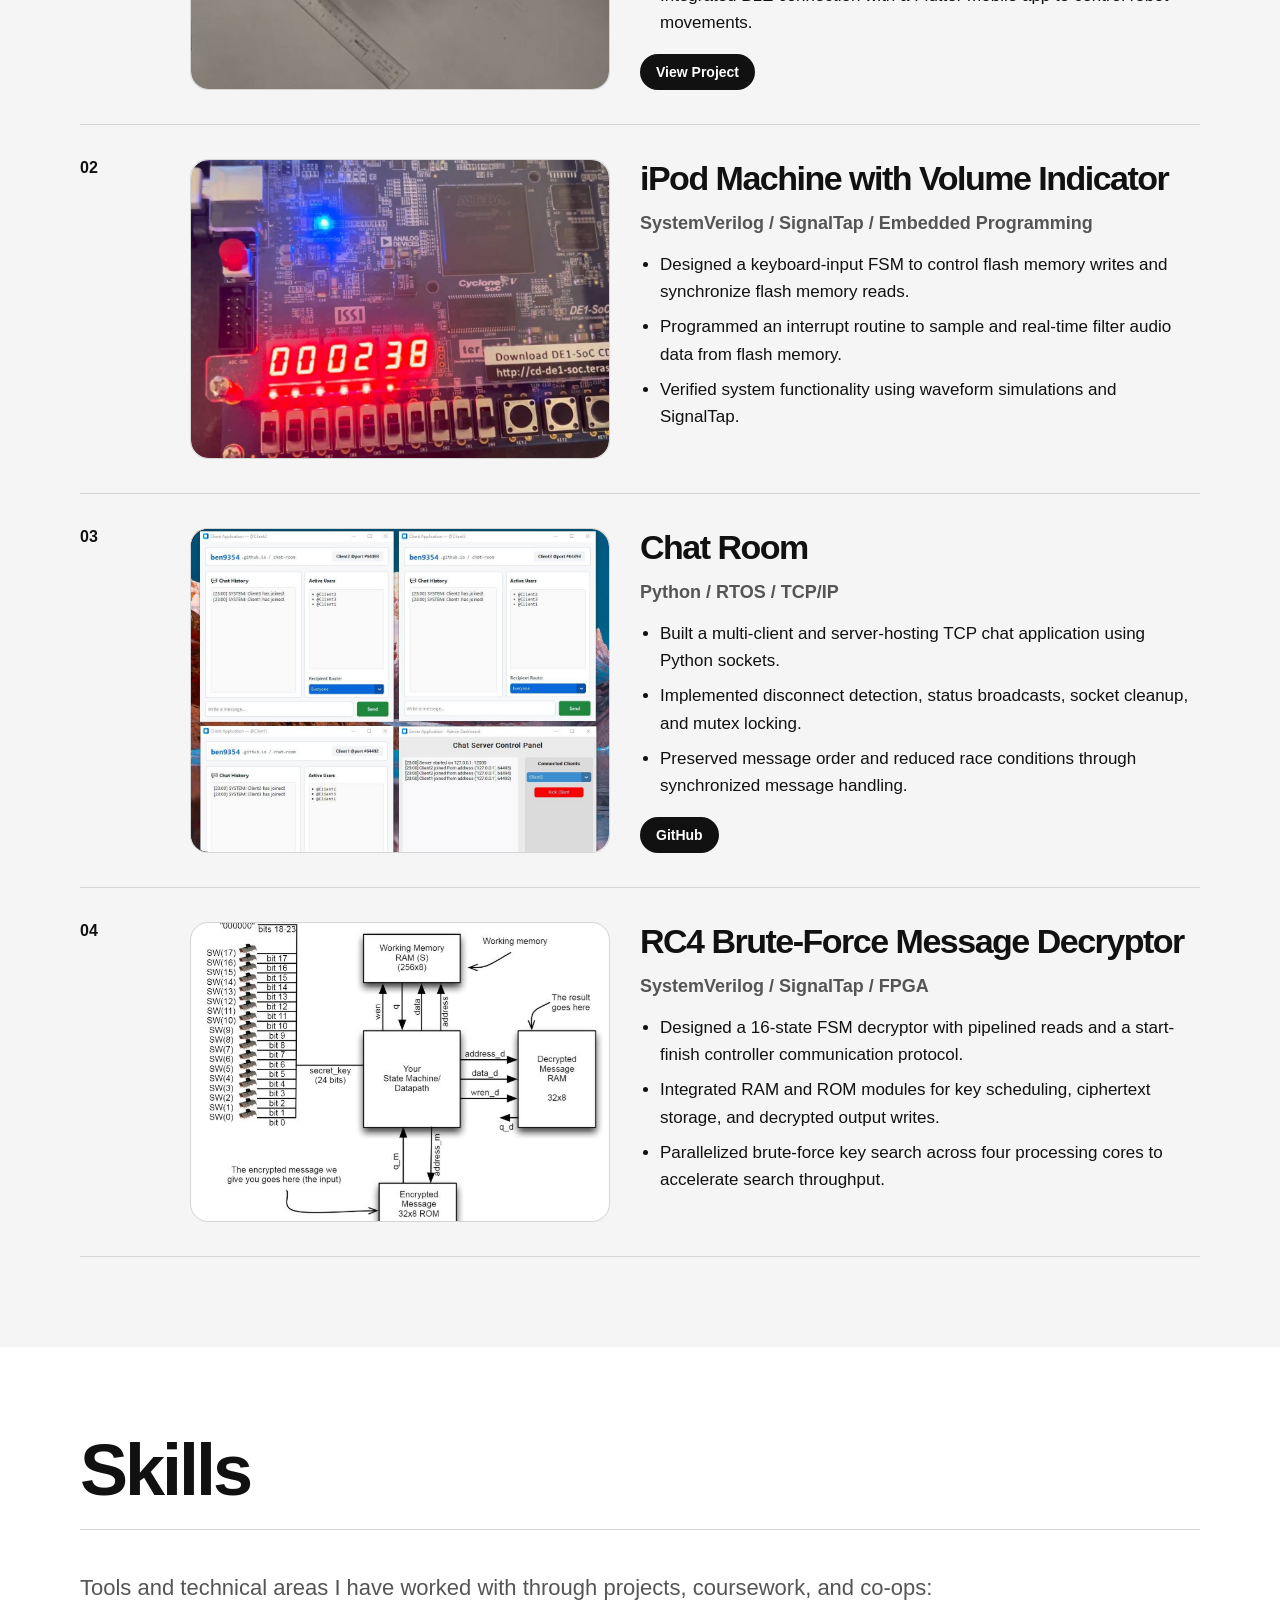
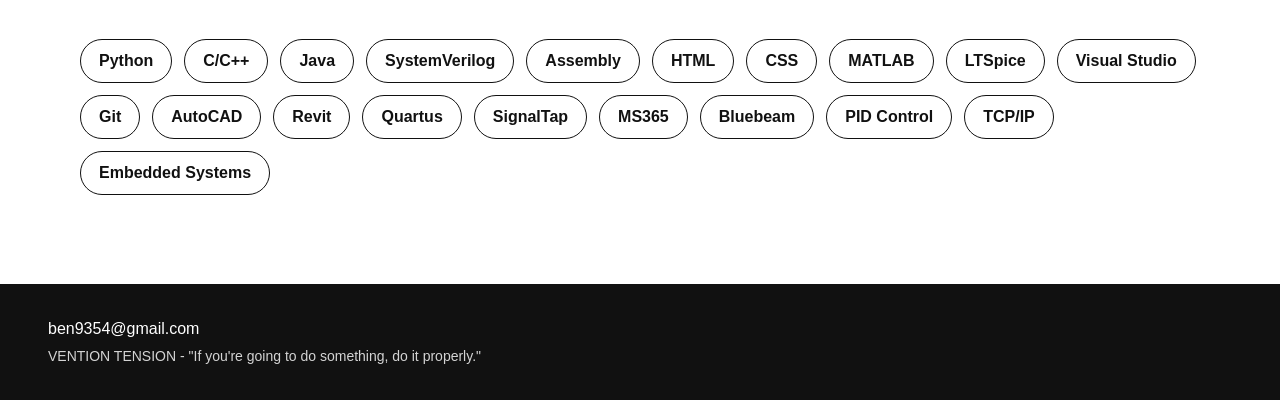
==== commit 49441ac7: "Fix DOCTYPE declaration in index.html" ====
--- a/index.html
+++ b/index.html
@@ -1,4 +1,4 @@
-<!DOCTYPE html>
+<!DOCTYPE html> 
 <html lang="en">
 <head>
   <!-- basic page setup -->
@@ -29,7 +29,7 @@
     <p class="subtext">"If you're going to do something, do it properly."</p>
 
     <div class="hero-buttons">
-      <a href="resume.pdf" class="button secondary-button" download>Download Resume</a>
+      <a href="ben_chung_resume.pdf" class="button secondary-button" download>Download Resume</a>
     </div>
   </header>
 
